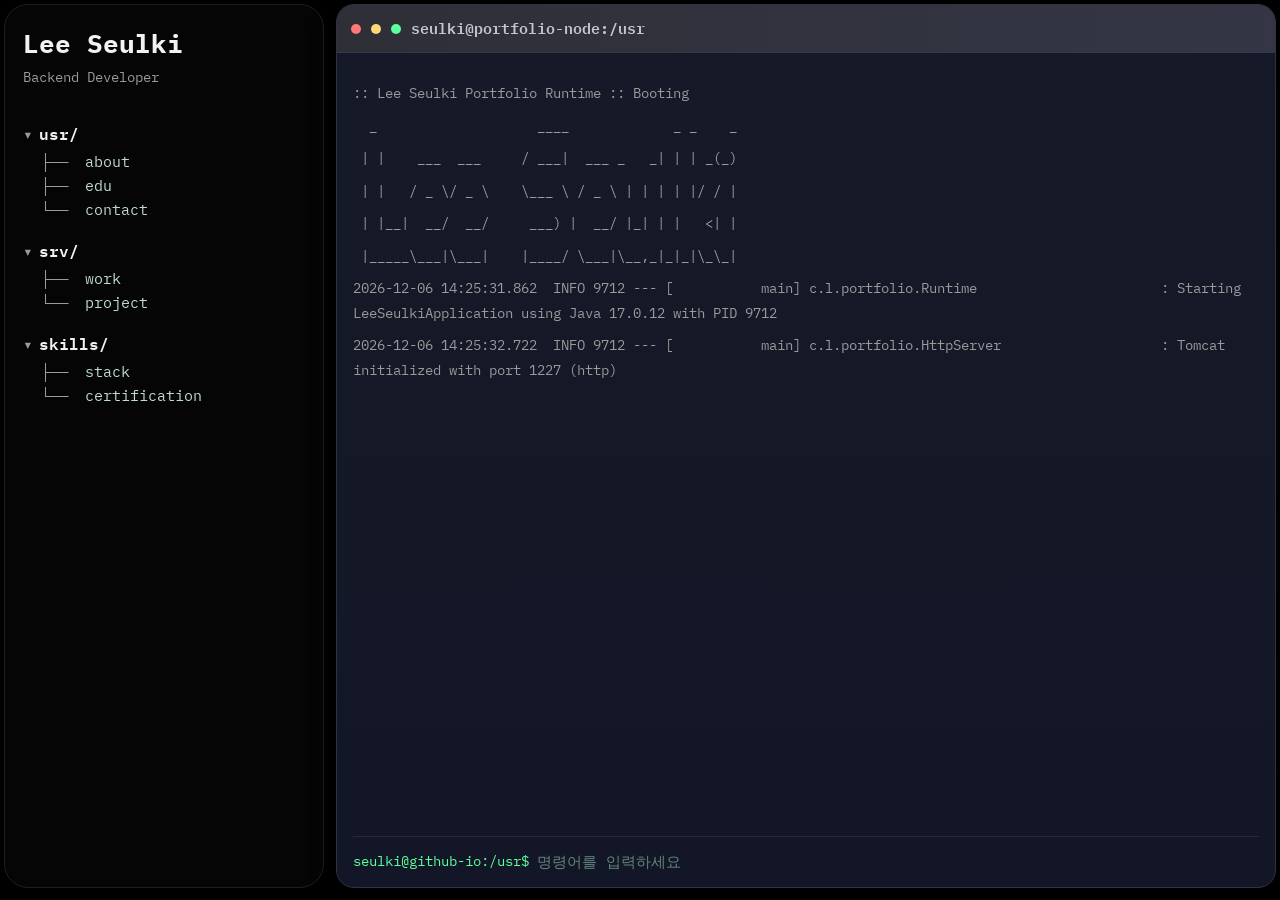
==== resume/1227/index.html @ c497fb58 "initial commit" ====
<!DOCTYPE html>
<html lang="ko">
  <head>
    <meta charset="UTF-8" />
    <meta name="viewport" content="width=device-width, initial-scale=1.0" />
    <title>이슬기 | Backend Developer</title>
    <meta name="description" content="이슬기 | Backend Developer" />
    <link rel="preconnect" href="https://fonts.googleapis.com" />
    <link rel="preconnect" href="https://fonts.gstatic.com" crossorigin />
    <link
      href="https://fonts.googleapis.com/css2?family=IBM+Plex+Mono:wght@400;500;600;700&family=Noto+Sans+KR:wght@400;500;700&display=swap"
      rel="stylesheet"
    />
    <link rel="stylesheet" href="../../styles.css?v=20260426-39" />
  </head>
  <body>
    <div class="app-shell">
      <aside class="sidebar terminal-panel">
        <div class="identity-block">
          <h1>Lee Seulki</h1>
          <p class="role">Backend Developer</p>
        </div>

        <nav class="file-tree" aria-label="포트폴리오 파일 트리">
          <div class="tree-group">
            <button class="tree-dir" type="button" data-command="cd /usr">usr/</button>
            <button class="tree-leaf" type="button" data-command="cat /usr/about">
              <span>├──</span> about
            </button>
            <button class="tree-leaf" type="button" data-command="cat /usr/edu">
              <span>├──</span> edu
            </button>
            <button class="tree-leaf" type="button" data-command="cat /usr/contact">
              <span>└──</span> contact
            </button>
          </div>

          <div class="tree-group">
            <button class="tree-dir" type="button" data-command="cd /srv">srv/</button>
            <button class="tree-leaf" type="button" data-command="cat /srv/work">
              <span>├──</span> work
            </button>
            <button class="tree-leaf" type="button" data-command="cat /srv/project">
              <span>└──</span> project
            </button>
          </div>

          <div class="tree-group">
            <button class="tree-dir" type="button" data-command="cd /skills">skills/</button>
            <button class="tree-leaf" type="button" data-command="cat /skills/stack">
              <span>├──</span> stack
            </button>
            <button class="tree-leaf" type="button" data-command="cat /skills/certification">
              <span>└──</span> certification
            </button>
          </div>
        </nav>
      </aside>

      <main class="workspace">
        <section class="shell-panel terminal-panel">
          <div class="panel-header">
            <span class="dot red"></span>
            <span class="dot yellow"></span>
            <span class="dot green"></span>
            <p id="current-path">seulki@portfolio-node:/usr</p>
          </div>

          <div class="shell-layout">
            <div class="terminal-console">
              <div id="terminal-output" class="terminal-output" aria-live="polite"></div>

              <form id="terminal-form" class="terminal-form">
                <label class="terminal-prompt" for="terminal-input">
                  seulki@github-io:<span id="prompt-path">/usr</span>$
                </label>
                <input
                  id="terminal-input"
                  class="terminal-input"
                  name="command"
                  type="text"
                  autocomplete="off"
                  autocapitalize="off"
                  spellcheck="false"
                  placeholder="명령어를 입력하세요"
                />
              </form>
            </div>
          </div>
        </section>
      </main>
    </div>

    <script src="../../script.js?v=20260426-39"></script>
  </body>
</html>
---- styles.css ----
:root {
  --bg: #000000;
  --panel: #050505;
  --panel-soft: #0a0a0a;
  --border: #1f1f1f;
  --border-strong: #2f2f2f;
  --text: #f2f2f2;
  --muted: #9a9a9a;
  --green: #5cff9d;
  --cyan: #57c8ff;
  --amber: #ffd976;
  --pink: #cc8cff;
  --danger: #ff7777;
  --shadow: none;
}

* {
  box-sizing: border-box;
}

html {
  scroll-behavior: smooth;
}

body {
  margin: 0;
  min-height: 100vh;
  color: var(--text);
  font-family: "IBM Plex Mono", monospace;
  background: var(--bg);
  font-size: 14px;
}

body::before {
  content: none;
}

.app-shell {
  position: relative;
  display: grid;
  grid-template-columns: minmax(280px, 320px) minmax(0, 1fr);
  gap: 12px;
  width: min(1600px, calc(100vw - 8px));
  height: calc(100vh - 8px);
  margin: 0 auto;
  padding: 4px 0;
}

.terminal-panel {
  position: relative;
  overflow: hidden;
  background: var(--panel);
  border: 1px solid var(--border);
  border-radius: 24px;
  box-shadow: var(--shadow);
  backdrop-filter: none;
}

.terminal-panel::after {
  content: none;
}

.shell-panel {
  display: grid;
  grid-template-rows: auto minmax(0, 1fr);
  border: 1px solid #2f3441;
  border-radius: 18px;
  background: linear-gradient(180deg, #161a28 0%, #121626 100%);
  box-shadow: 0 10px 26px rgba(0, 0, 0, 0.35);
}

.panel-header {
  display: flex;
  align-items: center;
  gap: 10px;
  padding: 14px 18px;
  border-bottom: 1px solid rgba(255, 255, 255, 0.06);
  font-family: "IBM Plex Mono", monospace;
  font-size: 0.84rem;
  color: var(--muted);
}

.shell-panel .panel-header {
  position: sticky;
  top: 0;
  z-index: 3;
  flex-shrink: 0;
  min-height: 48px;
  padding: 10px 14px;
  border-bottom: 1px solid #343a4b;
  background: linear-gradient(90deg, #2e2f37 0%, #343645 100%);
  color: #c1c6d3;
}

.shell-panel .panel-header p {
  margin: 0;
  font-size: 0.95rem;
  font-weight: 600;
  line-height: 1;
  display: inline-flex;
  align-items: center;
}

.dot {
  width: 10px;
  height: 10px;
  border-radius: 50%;
}

.dot.red {
  background: var(--danger);
}

.dot.yellow {
  background: var(--amber);
}

.dot.green {
  background: var(--green);
}

.sidebar {
  height: 100%;
  max-height: none;
  overflow: auto;
}

.identity-block,
.file-tree {
  padding-left: 18px;
  padding-right: 18px;
}

.identity-block {
  padding-top: 22px;
}

.role,
.tree-dir,
.tree-leaf,
.terminal-prompt,
.terminal-input,
.terminal-line {
  font-family: "IBM Plex Mono", monospace;
}

.identity-block h1 {
  margin: 0;
  font-size: 1.6rem;
}

.role {
  margin: 8px 0 10px;
  color: var(--muted);
}

.file-tree {
  display: grid;
  gap: 18px;
  padding-top: 24px;
  padding-bottom: 22px;
  overflow-x: auto;
}

.tree-group {
  display: grid;
  gap: 4px;
}

.tree-group.is-collapsed .tree-leaf {
  display: none;
}

.tree-dir,
.tree-leaf {
  border: 0;
  background: transparent;
  color: var(--text);
  text-align: left;
  cursor: pointer;
  transition: color 160ms ease;
  white-space: nowrap;
}

.tree-dir:hover,
.tree-leaf:hover,
.tree-leaf.is-active {
  color: var(--cyan);
}

.tree-dir {
  padding: 0;
  font-size: 1rem;
  font-weight: 600;
  position: relative;
  padding-left: 1rem;
}

.tree-dir::before {
  content: "▾";
  position: absolute;
  left: 0;
  color: var(--muted);
}

.tree-group.is-collapsed .tree-dir::before {
  content: "▸";
}

.tree-leaf {
  padding: 0 0 0 18px;
  color: #bfdccc;
  font-size: 0.95rem;
}

.tree-leaf span {
  display: inline-block;
  width: 2.2rem;
  color: var(--muted);
}

.workspace {
  display: flex;
  min-height: 0;
  min-width: 0;
}

.shell-panel {
  flex: 1;
  min-height: 0;
}

.shell-layout {
  height: auto;
  min-height: 0;
  padding: 0;
}

.terminal-console {
  display: flex;
  flex-direction: column;
  height: 100%;
  min-height: 0;
  padding: 14px 16px 12px;
  border: 0;
  border-radius: 0;
  background: transparent;
}

.terminal-output {
  flex: 1;
  min-height: 0;
  overflow: auto;
  padding: 14px 4px 0 0;
  scroll-padding-top: 14px;
}

.terminal-line {
  margin: 0 0 8px;
  color: var(--text);
  white-space: pre-wrap;
  word-break: break-word;
  line-height: 1.75;
}

.terminal-block {
  margin: 0 0 14px;
  padding: 0;
  border-left: 0;
  background: transparent;
}

.terminal-block-title {
  margin: 0 0 8px;
  color: var(--amber);
  font-family: "IBM Plex Mono", monospace;
  font-size: 0.92rem;
}

.terminal-block-list {
  margin: 0;
  padding-left: 0;
  color: var(--text);
  list-style: none;
  font-family: "IBM Plex Mono", monospace;
}

.terminal-block-list li {
  margin-bottom: 6px;
  line-height: 1.7;
  padding-left: 1.2rem;
  position: relative;
}

.terminal-block-list li::before {
  content: "ㄴ";
  position: absolute;
  left: 0;
  color: var(--cyan);
}

.stack-section {
  margin: 0 0 18px;
  border-top: 1px solid #3d4352;
}

.stack-title {
  margin: 14px 0 12px;
  font-size: 1.55rem;
  color: #f2f5fb;
}

.stack-row {
  display: grid;
  grid-template-columns: 150px minmax(0, 1fr);
  gap: 14px;
  align-items: start;
  padding: 14px 0;
  border-bottom: 1px solid #3d4352;
}

.stack-label {
  margin: 0;
  color: #f0f4fb;
  font-size: 1.08rem;
  font-weight: 700;
}

.stack-value {
  display: flex;
  flex-wrap: wrap;
  gap: 8px;
}

.stack-item-badge {
  height: 20px;
  width: auto;
  border-radius: 4px;
}

.cert-section {
  margin: 0 0 18px;
  border-top: 1px solid #3d4352;
}

.cert-title {
  margin: 14px 0 12px;
  font-size: 1.55rem;
  color: #f2f5fb;
}

.cert-row {
  display: grid;
  grid-template-columns: 130px minmax(0, 1fr);
  gap: 20px;
  align-items: center;
  padding: 14px 0;
  border-bottom: 1px solid #3d4352;
}

.cert-date,
.cert-text {
  margin: 0;
}

.cert-date {
  color: #f0f4fb;
  font-size: 1.12rem;
  font-weight: 700;
}

.cert-text {
  color: #d1d8e6;
  font-size: 1.08rem;
}


.about-card {
  margin: 0 0 16px;
  display: grid;
  grid-template-columns: 112px minmax(0, 1fr);
  gap: 18px;
  padding: 20px;
  border: 1px solid #2b2f38;
  border-radius: 18px;
  background: linear-gradient(180deg, #171d2b 0%, #131827 100%);
}

.about-avatar {
  overflow: hidden;
  width: 112px;
  height: 112px;
  border-radius: 18px;
  box-shadow: 0 8px 28px rgba(26, 95, 255, 0.25);
}

.about-avatar-img {
  display: block;
  width: 100%;
  height: 100%;
  object-fit: cover;
}

.about-content h4 {
  margin: 0 0 8px;
  font-size: 1.7rem;
  color: #f5f7fb;
}

.about-content h4 span {
  margin-left: 8px;
  font-size: 1.18rem;
  color: #9fa8bc;
  font-weight: 500;
}

.about-role {
  margin: 0 0 10px;
  color: #37a0ff;
  font-size: 1.05rem;
  font-weight: 600;
}

.about-summary {
  margin: 0 0 12px;
  color: #c7cfdd;
  line-height: 1.75;
}

.about-meta {
  margin: 0 0 14px;
  color: #9fa8bc;
}

.career-section {
  margin: 0 0 18px;
}

.career-title {
  margin: 0 0 10px;
  font-size: 1.85rem;
  color: #f2f5fb;
}

.career-subtitle {
  margin: 0 0 18px;
  color: #a5aec0;
  font-size: 1.05rem;
}

.career-timeline {
  position: relative;
  padding-left: 0;
}

.career-timeline::before {
  content: "";
  position: absolute;
  left: 8px;
  top: 0;
  bottom: 0;
  width: 2px;
  background: #0f79d5;
}

.career-row {
  position: relative;
  margin-bottom: 22px;
  padding-left: 34px;
}

.career-marker {
  position: absolute;
  left: 0;
  top: 8px;
  width: 18px;
  height: 18px;
  border-radius: 50%;
  border: 4px solid #0f79d5;
  background: #10243d;
  box-shadow: 0 0 0 4px rgba(15, 121, 213, 0.2);
}

.career-main {
  padding-left: 8px;
}

.career-period {
  margin: 0 0 8px;
  color: #9ca6bb;
  font-size: 1.06rem;
}

.career-company {
  margin: 0 0 10px;
  color: #f0f4fb;
  font-size: 1.5rem;
}

.career-card {
  border: 1px solid #383f4f;
  border-radius: 16px;
  padding: 16px 20px;
  background: #2a2d37;
}

.career-card-title {
  margin: 0 0 10px;
  color: #f5f8ff;
  font-size: 1.1rem;
  font-weight: 700;
}

.career-project {
  padding: 10px 0 14px;
  border-bottom: 1px solid #424958;
}

.career-project:last-child {
  border-bottom: 0;
  padding-bottom: 0;
}

.career-project-period {
  margin: 0 0 6px;
  color: #98a8c4;
  font-size: 0.95rem;
}

.career-points {
  margin: 0;
  padding-left: 0;
  list-style: none;
  color: #ced4e0;
}

.career-points li {
  margin-bottom: 8px;
  line-height: 1.7;
  padding-left: 1.1rem;
  position: relative;
}

.career-points li::before {
  content: "-";
  position: absolute;
  left: 0;
  color: #d8deea;
}

.career-skill-badges {
  display: flex;
  flex-wrap: wrap;
  gap: 6px;
  margin: 10px 0 0;
}

.career-skill-badge {
  height: 20px;
  width: auto;
  border-radius: 4px;
}

.terminal-line.command {
  color: var(--green);
}

.terminal-line.error {
  color: #ff9a9a;
}

.terminal-line.muted {
  color: var(--muted);
}

.terminal-form {
  display: flex;
  align-items: center;
  width: 100%;
  gap: 8px;
  margin-top: 10px;
  padding-top: 10px;
  border-top: 1px solid rgba(255, 255, 255, 0.08);
}

.terminal-prompt {
  display: inline-flex;
  align-items: baseline;
  flex: 0 0 auto;
  white-space: nowrap;
  margin: 0;
  color: var(--green);
  font-size: 0.88rem;
  line-height: 1.2;
}

.terminal-input {
  flex: 1 1 auto;
  width: auto;
  min-width: 0;
  height: 28px;
  padding: 0;
  border: 0;
  background: transparent;
  color: var(--text);
  font-size: 0.95rem;
  line-height: 1.2;
  outline: none;
}

.terminal-input::placeholder {
  color: rgba(134, 184, 160, 0.68);
}

@keyframes popIn {
  from {
    opacity: 0;
    transform: translateY(10px);
  }
  to {
    opacity: 1;
    transform: translateY(0);
  }
}

@media (max-width: 1080px) {
  .app-shell {
    grid-template-columns: 1fr;
    width: min(100vw - 8px, 100%);
    height: auto;
  }

  .sidebar {
    height: auto;
    max-height: 480px;
  }

  .terminal-output {
    min-height: 420px;
  }
}

@media (max-width: 720px) {
  .app-shell {
    width: min(100vw - 12px, 100%);
    padding-top: 6px;
  }

  .shell-layout {
    padding: 12px;
  }

  .terminal-form {
    column-gap: 8px;
  }

  .terminal-output {
    min-height: 360px;
  }

  .about-card {
    grid-template-columns: 1fr;
  }

  .about-avatar {
    width: 84px;
    height: 84px;
    font-size: 2.2rem;
  }

  .about-content h4 {
    font-size: 1.5rem;
  }

  .about-content h4 span {
    display: block;
    margin: 6px 0 0;
    font-size: 1.1rem;
  }

  .career-title {
    font-size: 1.8rem;
  }

  .career-company {
    font-size: 1.45rem;
  }

  .career-card-title {
    font-size: 1.1rem;
  }

  .stack-row {
    grid-template-columns: 1fr;
    gap: 8px;
  }

  .stack-label {
    font-size: 1rem;
  }

  .cert-row {
    grid-template-columns: 1fr;
    gap: 6px;
  }

  .cert-date {
    font-size: 1rem;
  }

  .cert-text {
    font-size: 1rem;
  }

}
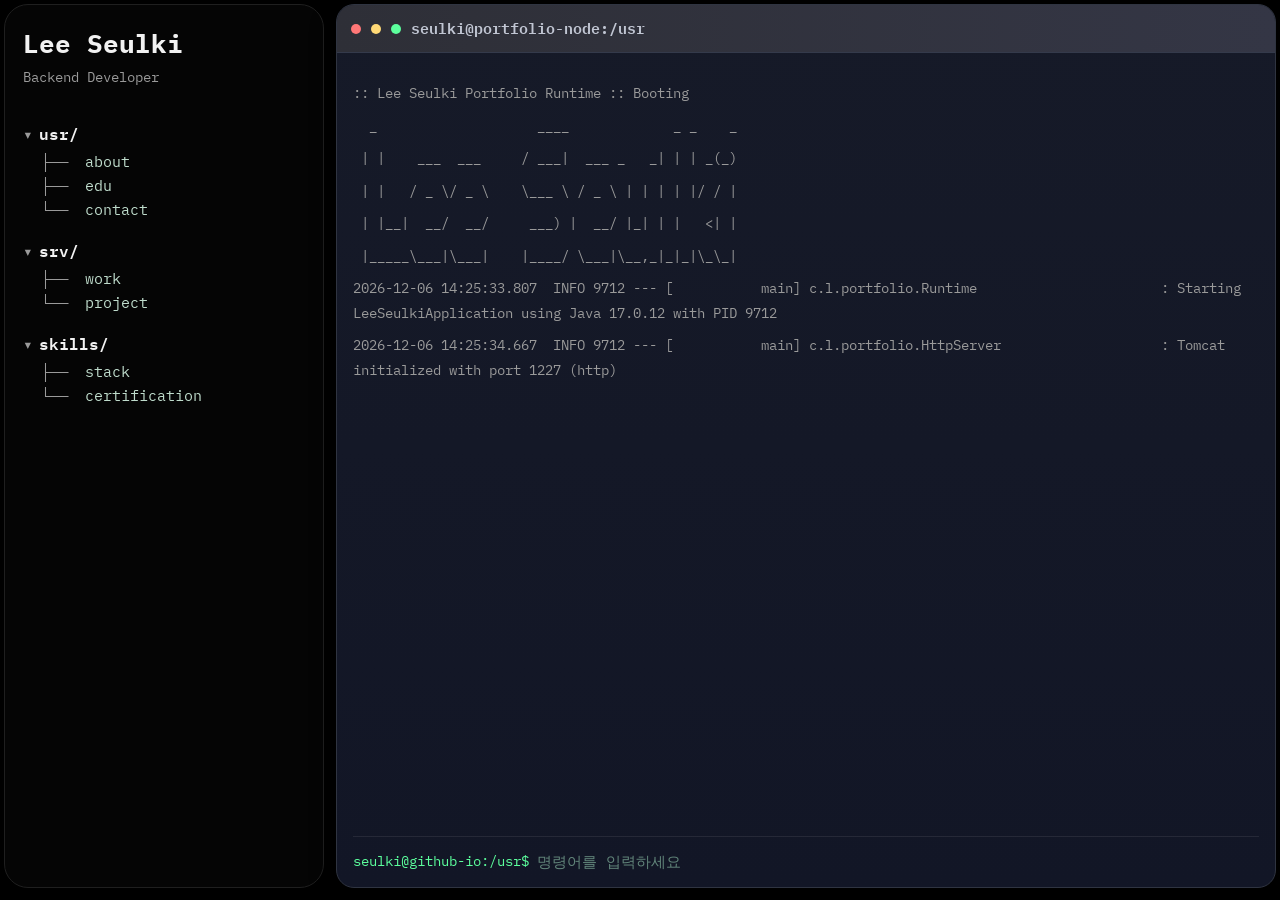
==== commit 535916ea: "contact 수정 및 디자인 수정" ====
--- a/resume/1227/index.html
+++ b/resume/1227/index.html
@@ -3,6 +3,15 @@
   <head>
     <meta charset="UTF-8" />
     <meta name="viewport" content="width=device-width, initial-scale=1.0" />
+    <script>
+      (() => {
+        const p = window.location.pathname;
+        if (p.endsWith("/resume/1227/")) {
+          const next = p.slice(0, -1) + window.location.search + window.location.hash;
+          window.history.replaceState({}, "", next);
+        }
+      })();
+    </script>
     <title>이슬기 | Backend Developer</title>
     <meta name="description" content="이슬기 | Backend Developer" />
     <link rel="preconnect" href="https://fonts.googleapis.com" />
@@ -11,7 +20,7 @@
       href="https://fonts.googleapis.com/css2?family=IBM+Plex+Mono:wght@400;500;600;700&family=Noto+Sans+KR:wght@400;500;700&display=swap"
       rel="stylesheet"
     />
-    <link rel="stylesheet" href="../../styles.css?v=20260426-39" />
+    <link rel="stylesheet" href="../../styles.css?v=20260426-40" />
   </head>
   <body>
     <div class="app-shell">
@@ -91,6 +100,6 @@
       </main>
     </div>
 
-    <script src="../../script.js?v=20260426-39"></script>
+    <script src="../../script.js?v=20260426-41"></script>
   </body>
 </html>
--- a/styles.css
+++ b/styles.css
@@ -380,10 +380,10 @@
   display: grid;
   grid-template-columns: 112px minmax(0, 1fr);
   gap: 18px;
-  padding: 20px;
-  border: 1px solid #2b2f38;
-  border-radius: 18px;
-  background: linear-gradient(180deg, #171d2b 0%, #131827 100%);
+  padding: 16px 0;
+  border-top: 1px solid #3d4352;
+  border-bottom: 1px solid #3d4352;
+  background: transparent;
 }
 
 .about-avatar {
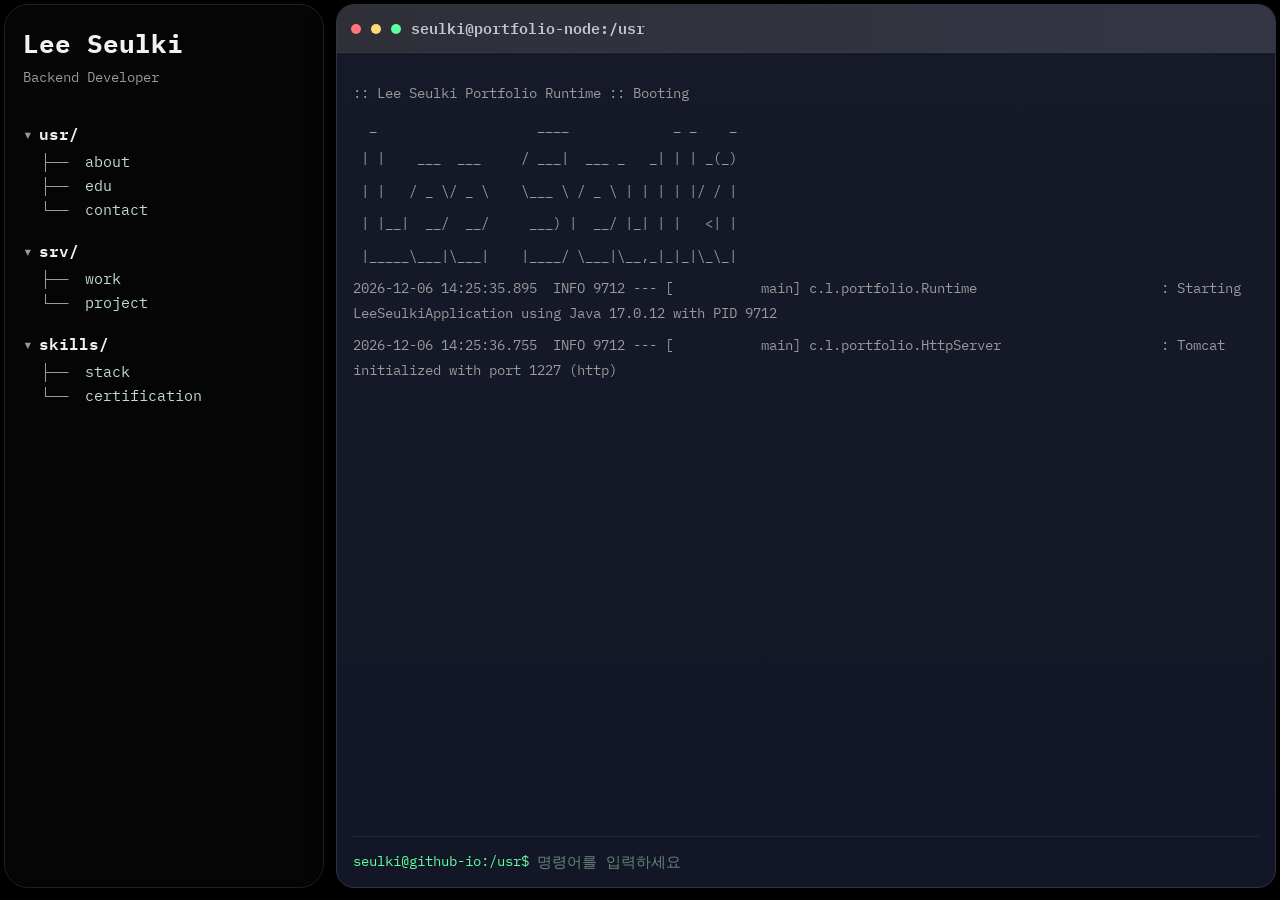
==== commit 000a9aac: "세부사항 수정" ====
--- a/resume/1227/index.html
+++ b/resume/1227/index.html
@@ -20,7 +20,7 @@
       href="https://fonts.googleapis.com/css2?family=IBM+Plex+Mono:wght@400;500;600;700&family=Noto+Sans+KR:wght@400;500;700&display=swap"
       rel="stylesheet"
     />
-    <link rel="stylesheet" href="../../styles.css?v=20260426-40" />
+    <link rel="stylesheet" href="../../styles.css?v=20260426-45" />
   </head>
   <body>
     <div class="app-shell">
@@ -100,6 +100,6 @@
       </main>
     </div>
 
-    <script src="../../script.js?v=20260426-41"></script>
+    <script src="../../script.js?v=20260426-42"></script>
   </body>
 </html>
--- a/styles.css
+++ b/styles.css
@@ -450,35 +450,38 @@
 
 .career-timeline {
   position: relative;
+  --timeline-axis: 12px;
+  --timeline-marker-size: 14px;
+  --timeline-line-width: 2px;
   padding-left: 0;
 }
 
 .career-timeline::before {
   content: "";
   position: absolute;
-  left: 8px;
-  top: 0;
-  bottom: 0;
-  width: 2px;
+  left: calc(var(--timeline-axis) - (var(--timeline-line-width) / 2));
+  top: 10px;
+  bottom: 10px;
+  width: var(--timeline-line-width);
   background: #0f79d5;
 }
 
 .career-row {
   position: relative;
   margin-bottom: 22px;
-  padding-left: 34px;
+  padding-left: calc(var(--timeline-axis) + 26px);
 }
 
 .career-marker {
   position: absolute;
-  left: 0;
-  top: 8px;
-  width: 18px;
-  height: 18px;
+  left: calc(var(--timeline-axis) - (var(--timeline-marker-size) / 2));
+  top: 5px;
+  width: var(--timeline-marker-size);
+  height: var(--timeline-marker-size);
   border-radius: 50%;
-  border: 4px solid #0f79d5;
+  border: 3px solid #0f79d5;
   background: #10243d;
-  box-shadow: 0 0 0 4px rgba(15, 121, 213, 0.2);
+  box-shadow: 0 0 0 2px rgba(15, 121, 213, 0.2);
 }
 
 .career-main {
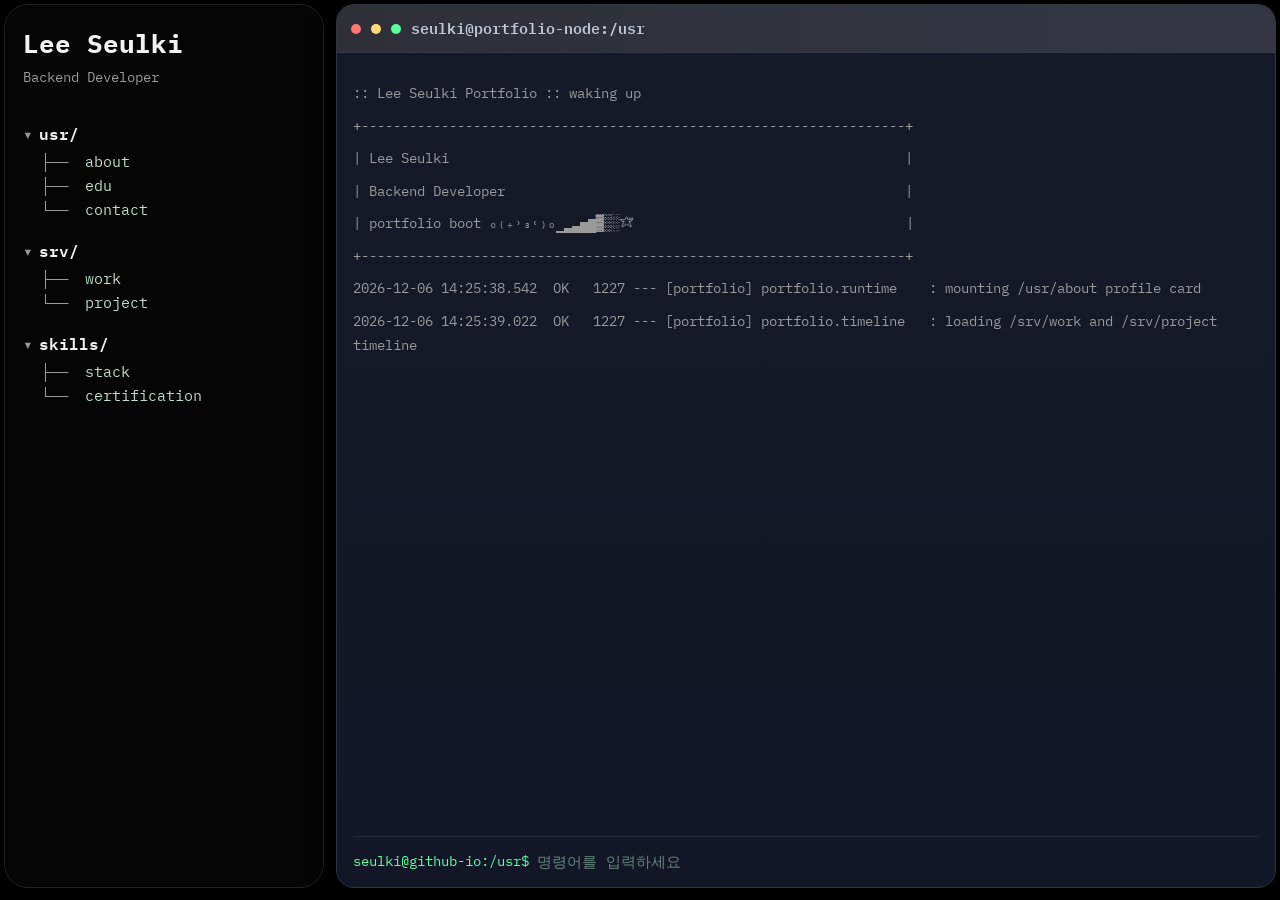
==== commit 3474510c: "부팅 로그 수정 및 이스터에그 추가" ====
--- a/resume/1227/index.html
+++ b/resume/1227/index.html
@@ -20,7 +20,7 @@
       href="https://fonts.googleapis.com/css2?family=IBM+Plex+Mono:wght@400;500;600;700&family=Noto+Sans+KR:wght@400;500;700&display=swap"
       rel="stylesheet"
     />
-    <link rel="stylesheet" href="../../styles.css?v=20260426-45" />
+    <link rel="stylesheet" href="../../styles.css?v=20260426-47" />
   </head>
   <body>
     <div class="app-shell">
@@ -100,6 +100,6 @@
       </main>
     </div>
 
-    <script src="../../script.js?v=20260426-42"></script>
+    <script src="../../script.js?v=20260426-49"></script>
   </body>
 </html>
